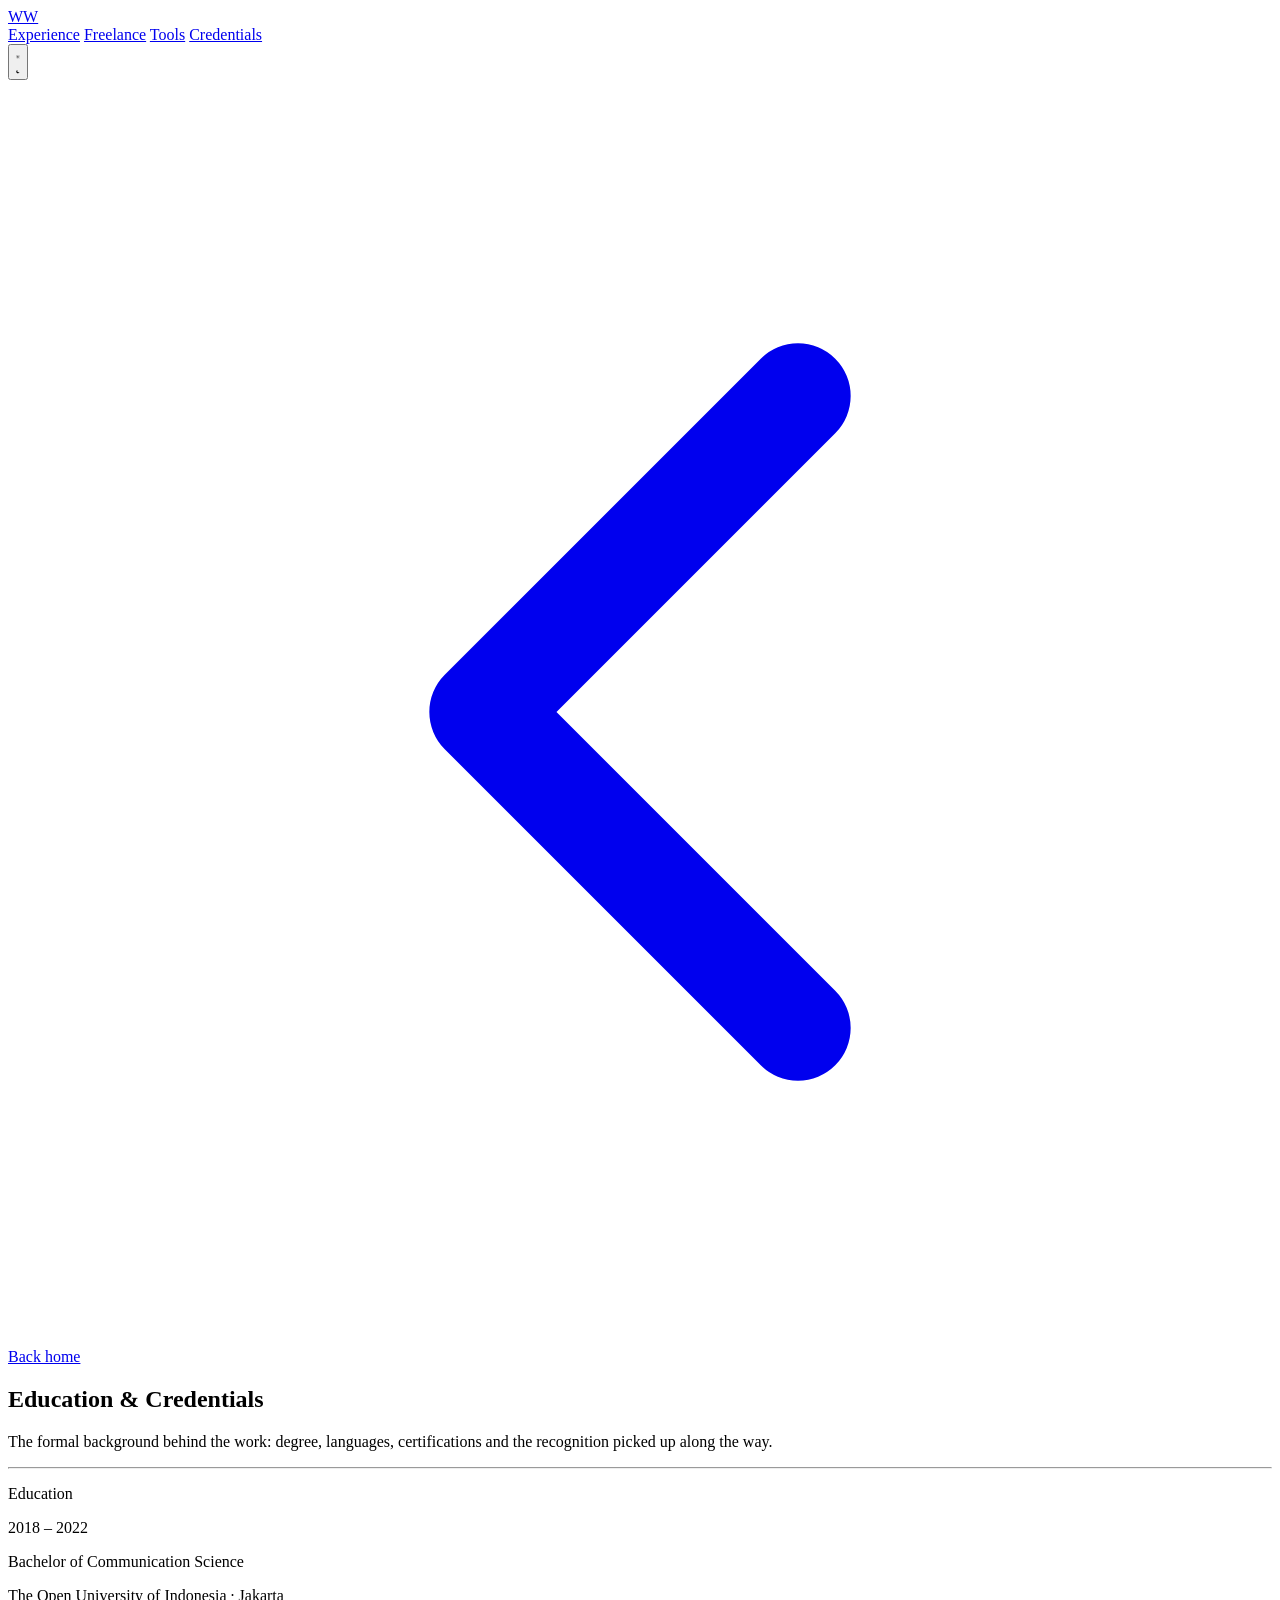
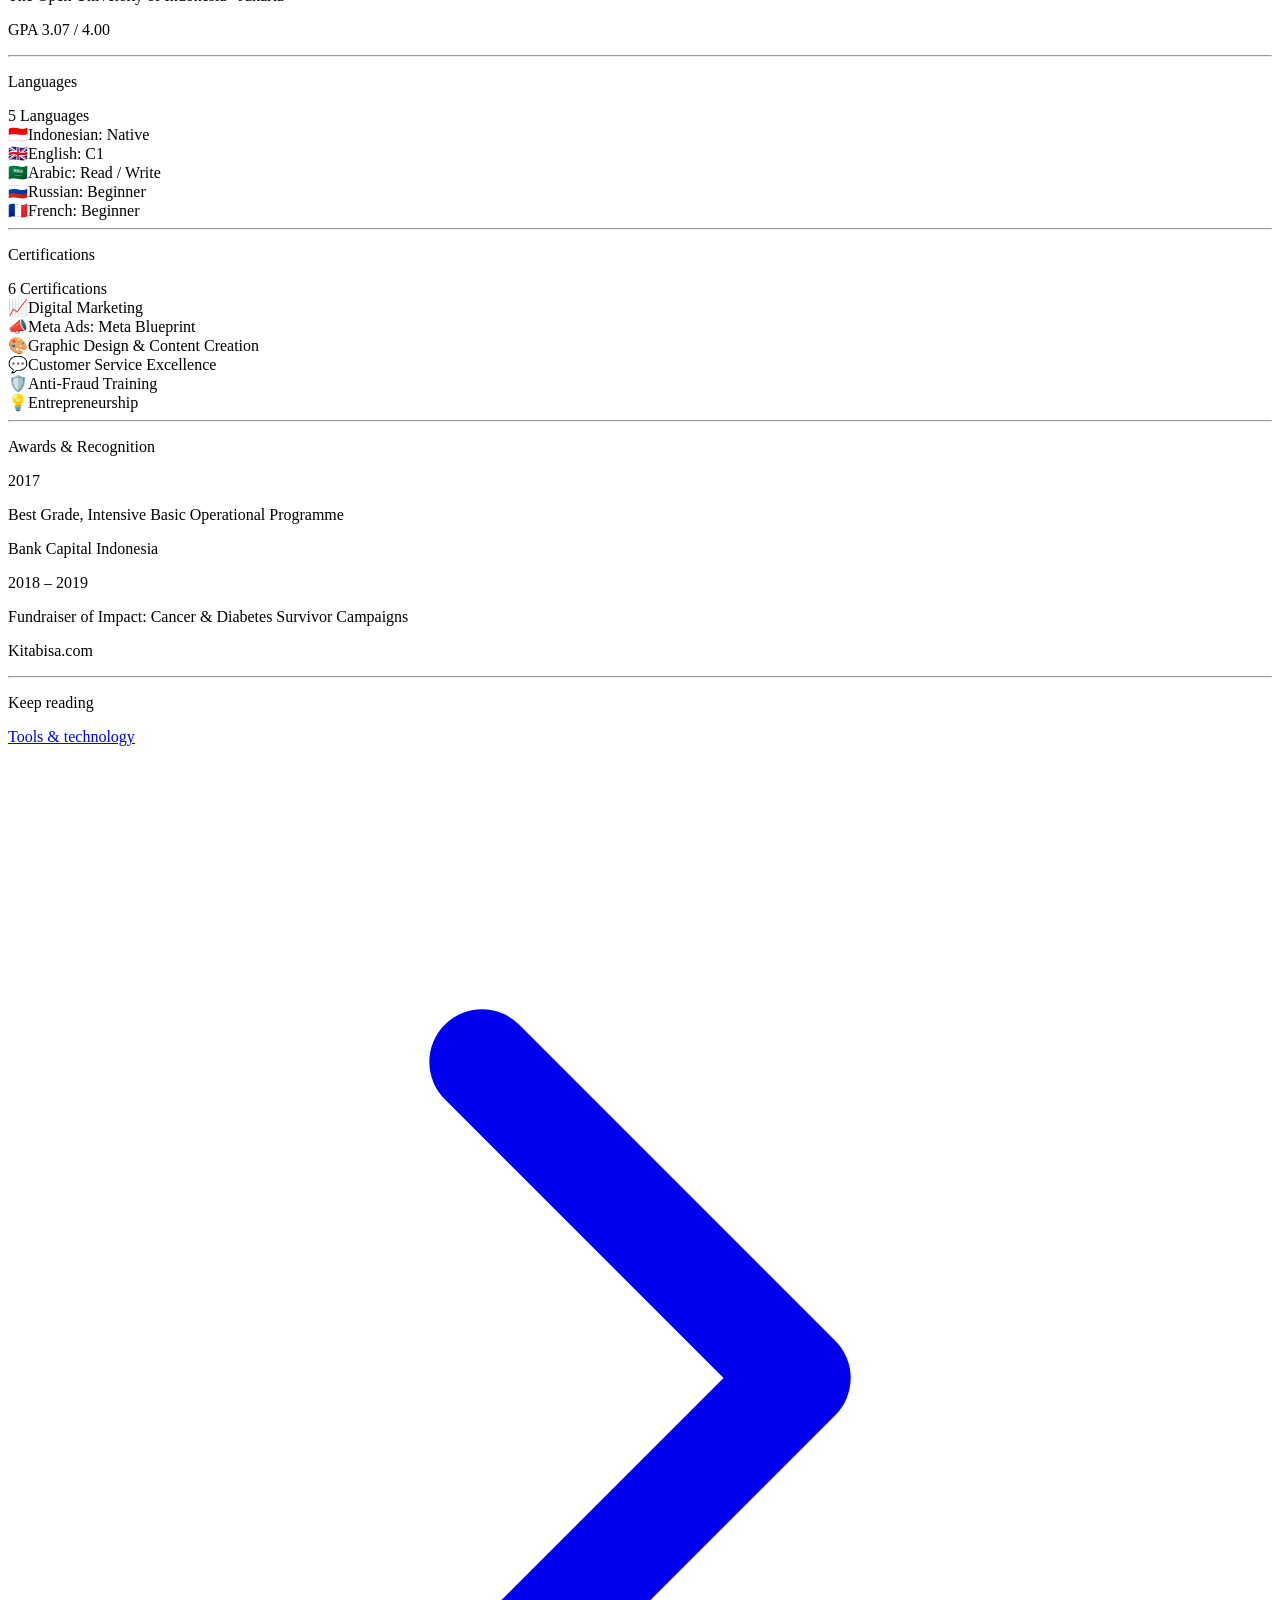
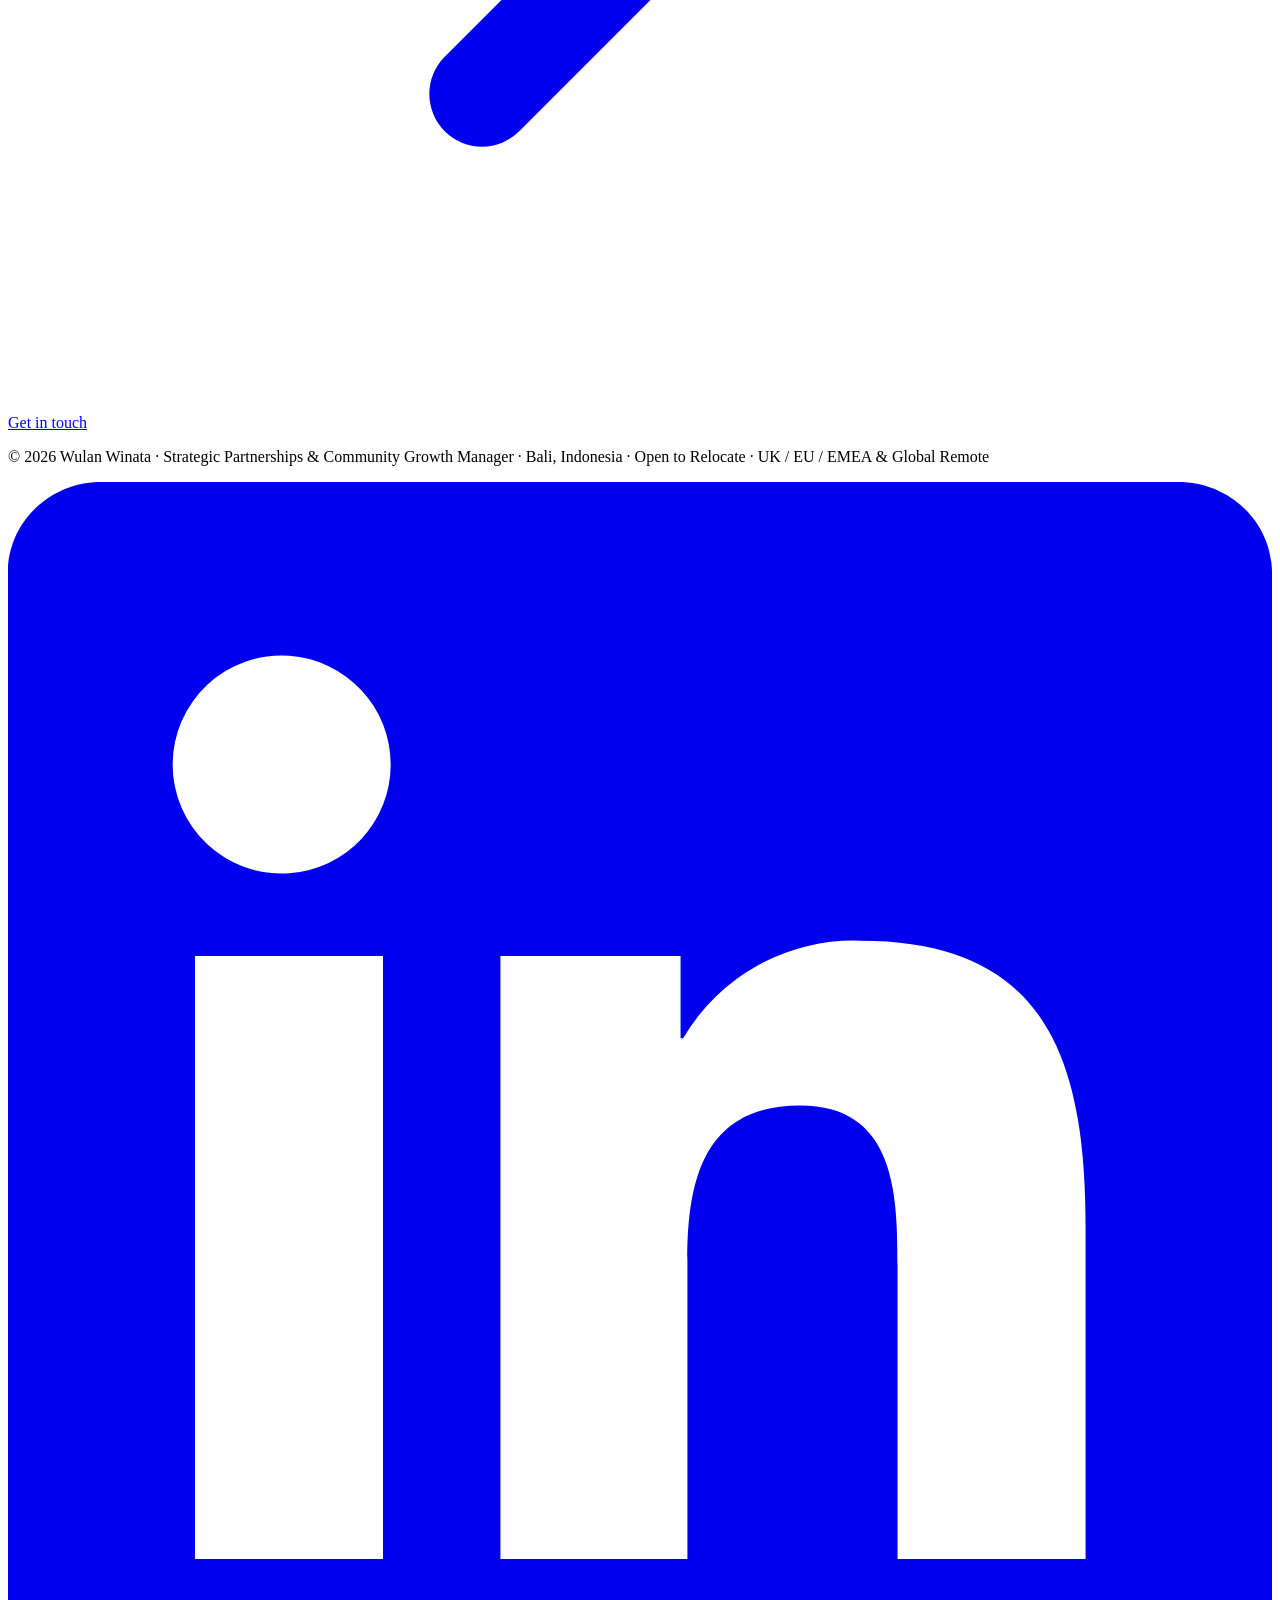
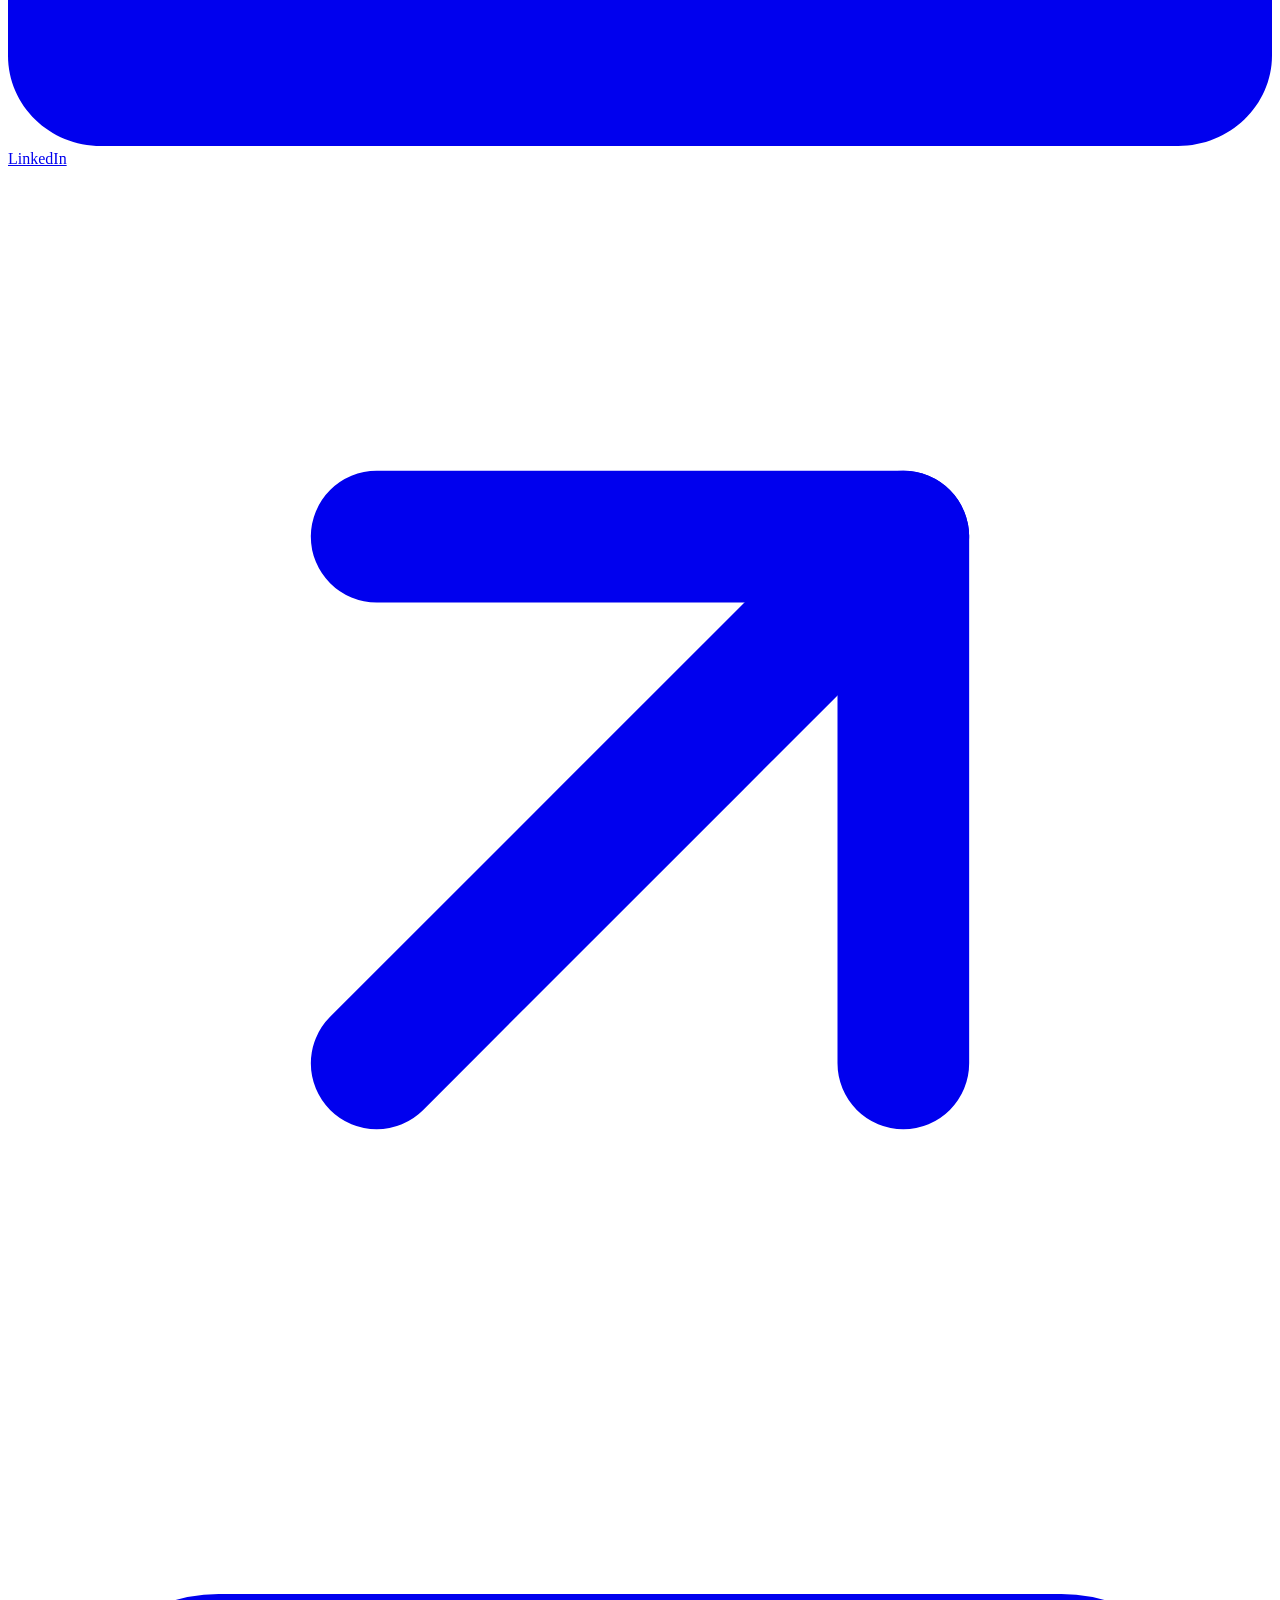
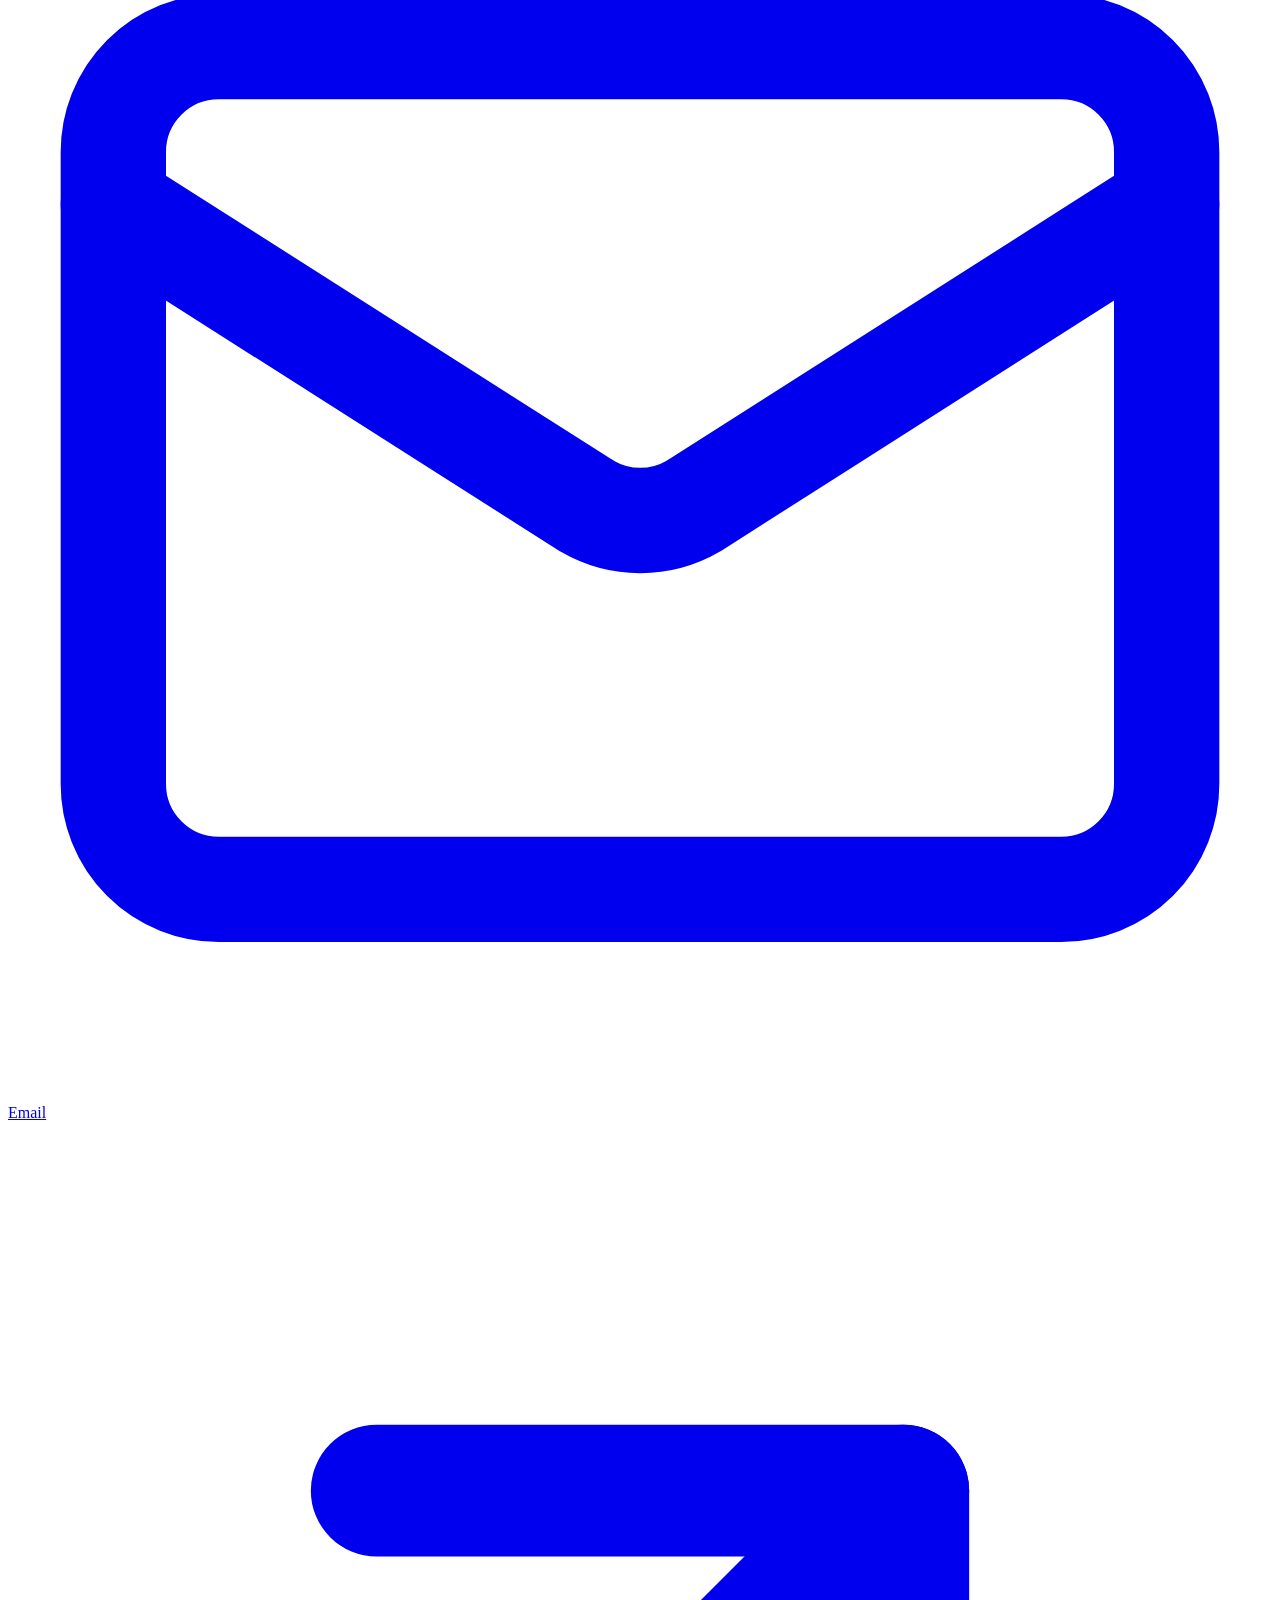
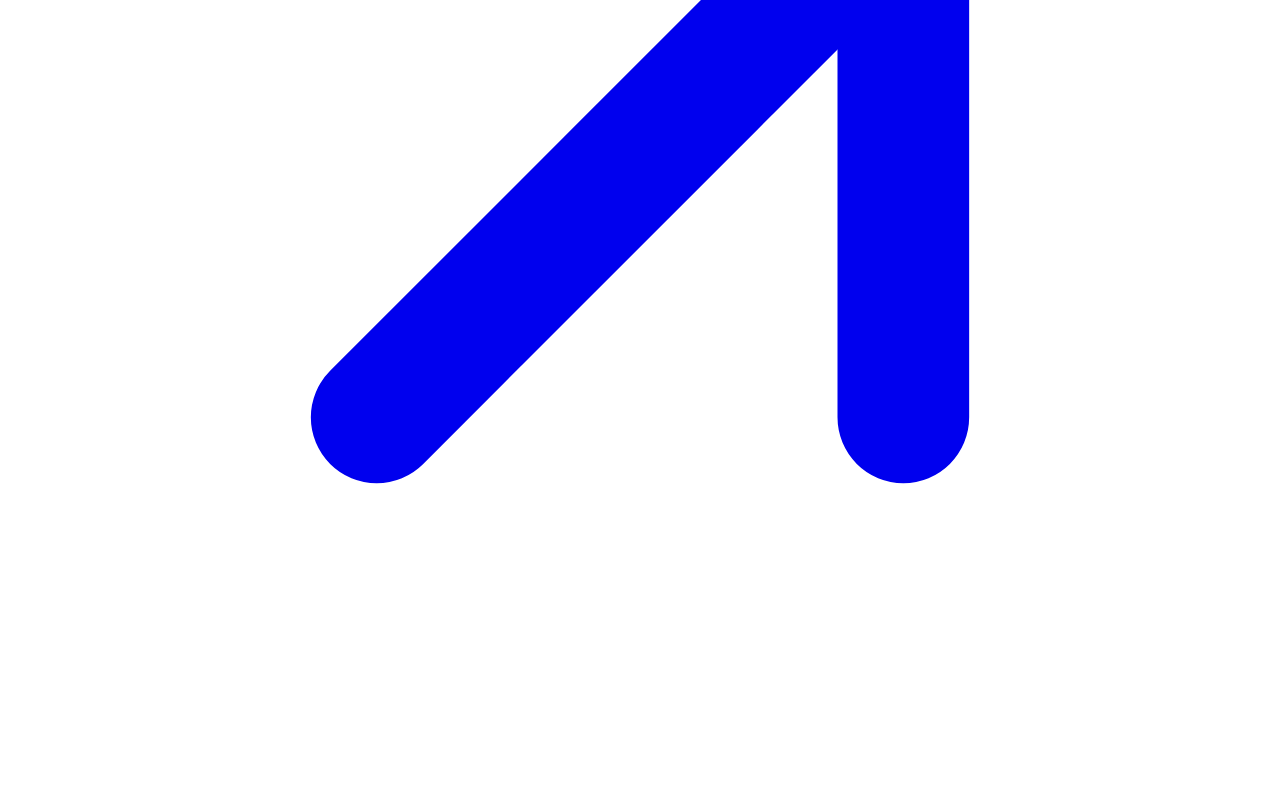
==== credentials.html @ ae325c25 "Add files via upload" ====
<!DOCTYPE html>
<html lang="en">
<head>
<meta charset="utf-8">
<meta name="viewport" content="width=device-width, initial-scale=1">
<title>Credentials  · Wulan Winata</title>
<meta name="description" content="Education, languages, certifications and awards: Bachelor of Communication Science, Meta Blueprint, and recognition from Bank Capital Indonesia and Kitabisa.com.">
<link rel="stylesheet" href="assets/style.css">
<link rel="icon" href="data:image/svg+xml,<svg xmlns='http://www.w3.org/2000/svg' viewBox='0 0 32 32'><text y='25' font-size='24'>🤝</text></svg>">
<script>
  (function () {
    try {
      var stored = localStorage.getItem("theme");
      var dark = stored ? stored === "dark"
        : window.matchMedia("(prefers-color-scheme: dark)").matches;
      if (dark) document.documentElement.classList.add("dark");
    } catch (e) {}
  })();
</script>
</head>
<body>

<header class="site-header">
  <nav>
    <a class="brand" href="index.html">WW</a>
    <div class="nav-right">
      <div class="nav-links">
        <a href="experience.html">Experience</a>
        <a href="freelance.html">Freelance</a>
        <a href="tools.html">Tools</a>
        <a href="credentials.html">Credentials</a>
      </div>
      <div class="nav-divider"></div>
      <button type="button" class="theme-toggle" title="Switch to dark" aria-label="Switch to dark mode">
        <svg class="icon-sun" viewBox="0 0 24 24" fill="none" stroke="currentColor" stroke-width="2" stroke-linecap="round" aria-hidden="true">
          <circle cx="12" cy="12" r="4.2" fill="currentColor" stroke="none"></circle>
          <path d="M12 2.5v2.2M12 19.3v2.2M4.9 4.9l1.55 1.55M17.55 17.55l1.55 1.55M2.5 12h2.2M19.3 12h2.2M4.9 19.1l1.55-1.55M17.55 6.45l1.55-1.55"></path>
        </svg>
        <svg class="icon-moon" viewBox="0 0 24 24" fill="currentColor" aria-hidden="true">
          <path d="M20.5 14.6c-1 .4-2.1.6-3.2.6-5 0-9-4-9-9 0-1.6.4-3.1 1.2-4.4a.75.75 0 0 0-.9-1.1A10.5 10.5 0 1 0 21.6 15.5a.75.75 0 0 0-1.1-.9Z"></path>
        </svg>
      </button>
    </div>
  </nav>
</header>

<main class="wrap">

  <section class="page-head">
    <a class="back-link" href="index.html">
      <svg viewBox="0 0 24 24" fill="none" stroke="currentColor" stroke-width="2" stroke-linecap="round" stroke-linejoin="round" aria-hidden="true"><path d="m15 18-6-6 6-6"/></svg>
      <span>Back home</span>
    </a>
    <h1 class="page-title">Education &amp; Credentials</h1>
    <p class="page-lede">
      The formal background behind the work: degree, languages, certifications and the recognition picked up along
      the way.
    </p>
  </section>

  <hr class="rule">

  <section class="section reveal">
    <div class="section-head">
      <p class="section-title">Education</p>
    </div>
    <div class="cred-list">
      <div class="cred-row">
        <p class="exp-date">2018 – 2022</p>
        <div>
          <p class="cred-title">Bachelor of Communication Science</p>
          <p class="cred-sub">The Open University of Indonesia · Jakarta</p>
          <p class="cred-note">GPA 3.07 / 4.00</p>
        </div>
      </div>
    </div>
  </section>

  <hr class="rule">

  <section class="section reveal">
    <div class="section-head">
      <p class="section-title">Languages</p>
      <span class="eyebrow">5 Languages</span>
    </div>
    <div class="comp-grid">
      <div class="comp"><span class="comp-ico">🇮🇩</span><span class="comp-txt">Indonesian: Native</span></div>
      <div class="comp"><span class="comp-ico">🇬🇧</span><span class="comp-txt">English: C1</span></div>
      <div class="comp"><span class="comp-ico">🇸🇦</span><span class="comp-txt">Arabic: Read / Write</span></div>
      <div class="comp"><span class="comp-ico">🇷🇺</span><span class="comp-txt">Russian: Beginner</span></div>
      <div class="comp"><span class="comp-ico">🇫🇷</span><span class="comp-txt">French: Beginner</span></div>
    </div>
  </section>

  <hr class="rule">

  <section class="section reveal">
    <div class="section-head">
      <p class="section-title">Certifications</p>
      <span class="eyebrow">6 Certifications</span>
    </div>
    <div class="comp-grid">
      <div class="comp"><span class="comp-ico">📈</span><span class="comp-txt">Digital Marketing</span></div>
      <div class="comp"><span class="comp-ico">📣</span><span class="comp-txt">Meta Ads: Meta Blueprint</span></div>
      <div class="comp"><span class="comp-ico">🎨</span><span class="comp-txt">Graphic Design &amp; Content Creation</span></div>
      <div class="comp"><span class="comp-ico">💬</span><span class="comp-txt">Customer Service Excellence</span></div>
      <div class="comp"><span class="comp-ico">🛡️</span><span class="comp-txt">Anti-Fraud Training</span></div>
      <div class="comp"><span class="comp-ico">💡</span><span class="comp-txt">Entrepreneurship</span></div>
    </div>
  </section>

  <hr class="rule">

  <section class="section reveal">
    <div class="section-head">
      <p class="section-title">Awards &amp; Recognition</p>
    </div>
    <div class="cred-list">
      <div class="cred-row">
        <p class="exp-date">2017</p>
        <div>
          <p class="cred-title">Best Grade, Intensive Basic Operational Programme</p>
          <p class="cred-sub">Bank Capital Indonesia</p>
        </div>
      </div>
      <div class="cred-row">
        <p class="exp-date">2018 – 2019</p>
        <div>
          <p class="cred-title">Fundraiser of Impact: Cancer &amp; Diabetes Survivor Campaigns</p>
          <p class="cred-sub">Kitabisa.com</p>
        </div>
      </div>
    </div>
  </section>

  <hr class="rule">

  <section class="section reveal">
    <div class="section-head">
      <p class="section-title">Keep reading</p>
    </div>
    <div class="btn-row">
      <a class="btn" href="tools.html">
        <span>Tools &amp; technology</span>
        <svg viewBox="0 0 24 24" fill="none" stroke="currentColor" stroke-width="2" stroke-linecap="round" stroke-linejoin="round" aria-hidden="true"><path d="m9 18 6-6-6-6"/></svg>
      </a>
      <a class="btn-ghost" href="index.html#contact"><span>Get in touch</span></a>
    </div>
  </section>

</main>

<footer class="site-footer">
  <div class="footer-inner">
    <p class="footer-note">
      © 2026 Wulan Winata · Strategic Partnerships &amp; Community Growth Manager · Bali, Indonesia · Open to Relocate ·
      UK / EU / EMEA &amp; Global Remote
    </p>
  </div>
</footer>

<!-- Floating glass dock -->
<div class="dock" role="navigation" aria-label="Quick contact">
  <a class="dock-btn li" href="https://linkedin.com/in/wulanzein" target="_blank" rel="noopener noreferrer">
    <svg class="dock-glyph" viewBox="0 0 24 24" fill="currentColor" aria-hidden="true"><path d="M20.45 20.45h-3.56v-5.57c0-1.33-.03-3.04-1.85-3.04-1.85 0-2.14 1.45-2.14 2.94v5.67H9.35V9h3.42v1.56h.05a3.75 3.75 0 0 1 3.37-1.85c3.6 0 4.27 2.37 4.27 5.46v6.28ZM5.34 7.43a2.07 2.07 0 1 1 0-4.13 2.07 2.07 0 0 1 0 4.13ZM7.12 20.45H3.55V9h3.57v11.45ZM22.22 0H1.77C.79 0 0 .77 0 1.72v20.56C0 23.23.79 24 1.77 24h20.45c.98 0 1.78-.77 1.78-1.72V1.72C24 .77 23.2 0 22.22 0Z"/></svg>
    <span>LinkedIn</span>
    <svg class="dock-arrow" viewBox="0 0 24 24" fill="none" stroke="currentColor" stroke-width="2.5" stroke-linecap="round" stroke-linejoin="round" aria-hidden="true"><path d="M7 7h10v10"/><path d="M7 17 17 7"/></svg>
  </a>
  <div class="dock-sep"></div>
  <a class="dock-btn em" href="mailto:Wlnwinata.work@gmail.com">
    <svg class="dock-glyph" viewBox="0 0 24 24" fill="none" stroke="currentColor" stroke-width="2" stroke-linecap="round" stroke-linejoin="round" aria-hidden="true"><path d="m22 7-8.991 5.727a2 2 0 0 1-2.009 0L2 7"/><rect x="2" y="4" width="20" height="16" rx="2"/></svg>
    <span>Email</span>
    <svg class="dock-arrow" viewBox="0 0 24 24" fill="none" stroke="currentColor" stroke-width="2.5" stroke-linecap="round" stroke-linejoin="round" aria-hidden="true"><path d="M7 7h10v10"/><path d="M7 17 17 7"/></svg>
  </a>
</div>

<script src="assets/main.js"></script>
</body>
</html>
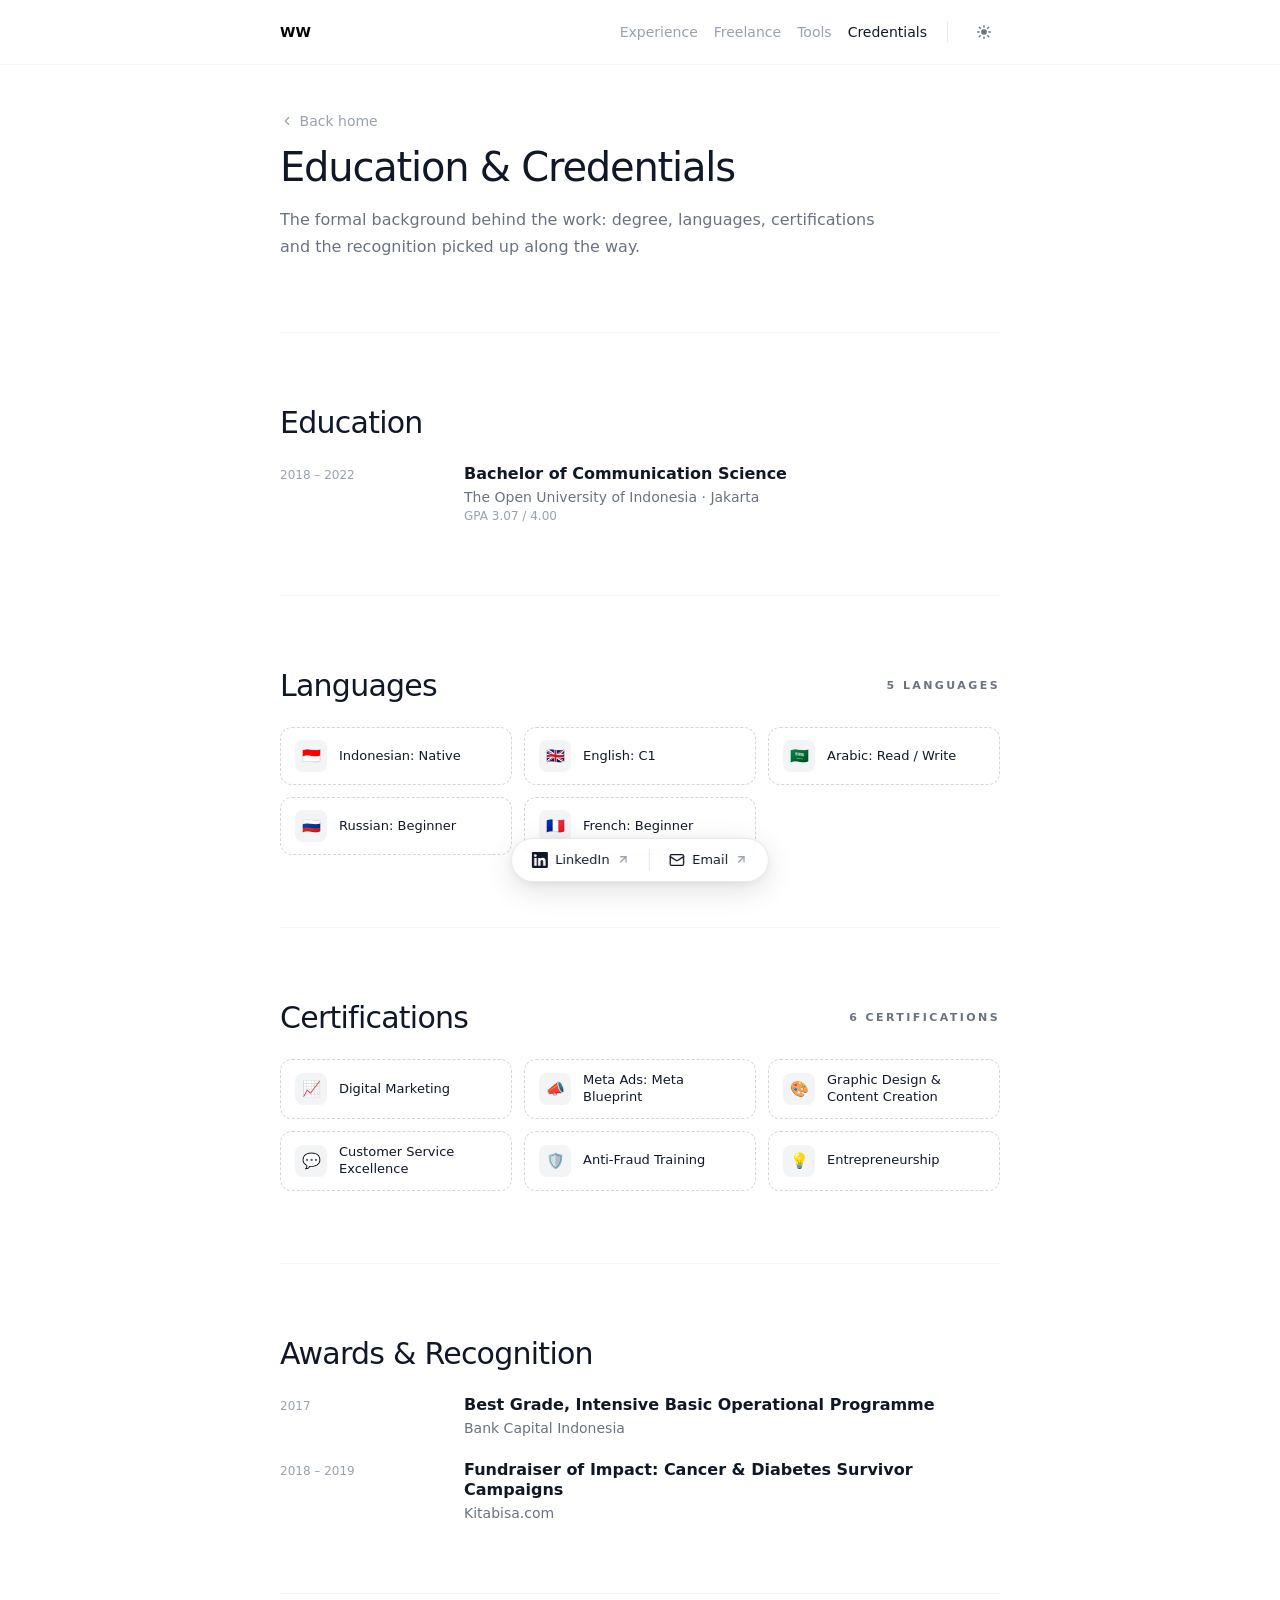
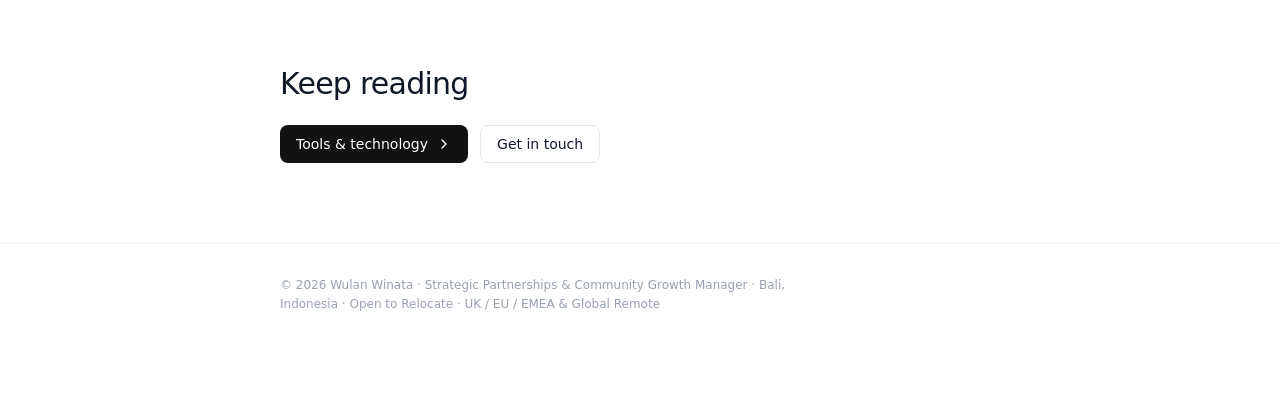
==== commit 50d37660: "Add files via upload" ====
--- a/credentials.html
+++ b/credentials.html
@@ -5,7 +5,7 @@
 <meta name="viewport" content="width=device-width, initial-scale=1">
 <title>Credentials  · Wulan Winata</title>
 <meta name="description" content="Education, languages, certifications and awards: Bachelor of Communication Science, Meta Blueprint, and recognition from Bank Capital Indonesia and Kitabisa.com.">
-<link rel="stylesheet" href="assets/style.css">
+<link rel="stylesheet" href="style.css">
 <link rel="icon" href="data:image/svg+xml,<svg xmlns='http://www.w3.org/2000/svg' viewBox='0 0 32 32'><text y='25' font-size='24'>🤝</text></svg>">
 <script>
   (function () {
@@ -174,6 +174,6 @@
   </a>
 </div>
 
-<script src="assets/main.js"></script>
+<script src="main.js"></script>
 </body>
 </html>
--- a/style.css
+++ b/style.css
@@ -0,0 +1,1189 @@
+/* ============================================================
+   Wulan Winata — Portfolio
+   Design system ported from the renlenon.vercel.app layout.
+   Vanilla CSS, no build step, no external requests.
+   ============================================================ */
+
+/* ---------- Tokens ---------- */
+:root {
+  --ink: #121212;
+
+  --gray-100: #f3f4f6;
+  --gray-200: #e5e7eb;
+  --gray-300: #d1d5dc;
+  --gray-400: #99a1af;
+  --gray-500: #6a7282;
+  --gray-600: #4a5565;
+  --gray-700: #364153;
+  --gray-800: #1e2939;
+  --gray-900: #101828;
+
+  --bg: #ffffff;
+  --surface: #ffffff;
+  --surface-2: var(--gray-100);
+  --text: var(--gray-900);
+  --text-strong: #000000;
+  --text-muted: var(--gray-500);
+  --text-faint: var(--gray-400);
+  --text-mid: var(--gray-700);
+  --border: var(--gray-200);
+  --border-dashed: var(--gray-300);
+  --border-soft: var(--gray-100);
+  --divider: var(--gray-200);
+
+  --header-bg: rgba(255, 255, 255, 0.7);
+  --btn-bg: var(--ink);
+  --btn-fg: #ffffff;
+  --shadow-sm: 0 1px 2px 0 rgb(0 0 0 / 0.05);
+  --shadow-md: 0 4px 6px -1px rgb(0 0 0 / 0.1), 0 2px 4px -2px rgb(0 0 0 / 0.1);
+
+  --accent: #1d9bf0;
+  --content-width: 48rem;
+
+  --dock-bg: rgba(255, 255, 255, 0.62);
+  --dock-border: rgba(0, 0, 0, 0.09);
+  --dock-shadow: 0 8px 30px rgb(0 0 0 / 0.12), 0 2px 8px rgb(0 0 0 / 0.06);
+  --dock-hover: rgba(0, 0, 0, 0.05);
+}
+
+html.dark {
+  --bg: var(--ink);
+  --surface: var(--ink);
+  --surface-2: #1c1c1c;
+  --text: #ffffff;
+  --text-strong: #ffffff;
+  --text-muted: var(--gray-400);
+  --text-faint: var(--gray-500);
+  --text-mid: var(--gray-300);
+  --border: var(--gray-700);
+  --border-dashed: var(--gray-700);
+  --border-soft: var(--gray-800);
+  --divider: var(--gray-700);
+
+  --header-bg: rgba(18, 18, 18, 0.8);
+  --btn-bg: #ffffff;
+  --btn-fg: #000000;
+  --shadow-sm: 0 1px 2px 0 rgb(0 0 0 / 0.4);
+  --shadow-md: 0 4px 6px -1px rgb(0 0 0 / 0.5), 0 2px 4px -2px rgb(0 0 0 / 0.5);
+
+  --dock-bg: rgba(30, 30, 30, 0.6);
+  --dock-border: rgba(255, 255, 255, 0.13);
+  --dock-shadow: 0 8px 30px rgb(0 0 0 / 0.5), 0 2px 8px rgb(0 0 0 / 0.35);
+  --dock-hover: rgba(255, 255, 255, 0.09);
+}
+
+/* ---------- Base ---------- */
+*,
+*::before,
+*::after { box-sizing: border-box; }
+
+html { -webkit-text-size-adjust: 100%; scroll-behavior: smooth; }
+
+body {
+  margin: 0;
+  font-family: -apple-system, system-ui, "Segoe UI", Roboto, "Helvetica Neue", Arial, sans-serif;
+  background: var(--bg);
+  color: var(--text);
+  -webkit-font-smoothing: antialiased;
+  transition: background-color .3s ease, color .3s ease;
+}
+
+img { max-width: 100%; display: block; }
+a { color: inherit; text-decoration: none; }
+h1, h2, h3, h4, p { margin: 0; }
+button { font: inherit; cursor: pointer; border: 0; background: none; color: inherit; }
+
+::selection { background: var(--text); color: var(--bg); }
+
+/* ---------- Layout ---------- */
+.wrap {
+  max-width: var(--content-width);
+  width: 100%;
+  margin-inline: auto;
+  padding-inline: 1rem;
+}
+@media (min-width: 640px) { .wrap { padding-inline: 1.5rem; } }
+
+main.wrap {
+  display: flex;
+  flex-direction: column;
+  gap: 3.5rem;
+  padding-bottom: 4rem;
+}
+@media (min-width: 640px) { main.wrap { gap: 4.5rem; } }
+
+/* ---------- Header ---------- */
+.site-header {
+  position: sticky;
+  top: 0;
+  z-index: 40;
+  background: var(--header-bg);
+  backdrop-filter: blur(20px);
+  -webkit-backdrop-filter: blur(20px);
+  border-bottom: 1px solid var(--border-soft);
+}
+.site-header nav {
+  max-width: var(--content-width);
+  width: 100%;
+  margin-inline: auto;
+  padding: .75rem 1rem;
+  display: flex;
+  align-items: center;
+  justify-content: space-between;
+  gap: 1rem;
+}
+@media (min-width: 640px) { .site-header nav { padding: 1rem 1.5rem; } }
+
+.brand {
+  font-size: .875rem;
+  font-weight: 700;
+  color: var(--text-strong);
+  transition: color .2s;
+}
+.nav-right { display: flex; align-items: center; gap: .75rem; }
+@media (min-width: 640px) { .nav-right { gap: 1.25rem; } }
+
+.nav-links { display: flex; align-items: center; gap: .75rem; }
+@media (min-width: 640px) { .nav-links { gap: 1rem; } }
+
+.nav-links a {
+  font-size: .75rem;
+  white-space: nowrap;
+  color: var(--text-faint);
+  transition: color .2s;
+}
+@media (min-width: 640px) { .nav-links a { font-size: .875rem; } }
+.nav-links a:hover { color: var(--text); }
+.nav-links a[aria-current="page"] { color: var(--text); }
+
+.nav-divider { width: 1px; height: 1.25rem; background: var(--divider); }
+
+/* theme toggle */
+.theme-toggle {
+  position: relative;
+  width: 2rem;
+  height: 2rem;
+  display: flex;
+  align-items: center;
+  justify-content: center;
+  color: var(--text-muted);
+  transition: color .2s;
+}
+.theme-toggle:hover { color: var(--text); }
+.theme-toggle svg {
+  position: absolute;
+  width: 1rem;
+  height: 1rem;
+  transition: all .5s;
+}
+.theme-toggle .icon-sun { opacity: 1; transform: rotate(0) scale(1); }
+.theme-toggle .icon-moon { opacity: 0; transform: rotate(-90deg) scale(.5); }
+html.dark .theme-toggle .icon-sun { opacity: 0; transform: rotate(90deg) scale(.5); }
+html.dark .theme-toggle .icon-moon { opacity: 1; transform: rotate(0) scale(1); }
+
+/* ---------- Section headings ---------- */
+.section { width: 100%; }
+.section-head {
+  display: flex;
+  align-items: center;
+  justify-content: space-between;
+  gap: 1rem;
+  margin-bottom: 1.5rem;
+}
+.section-title {
+  font-size: 1.5rem;
+  font-weight: 300;
+  letter-spacing: -.025em;
+  color: var(--text);
+}
+@media (min-width: 640px) { .section-title { font-size: 1.875rem; } }
+
+.link-more {
+  display: inline-flex;
+  align-items: center;
+  gap: .25rem;
+  font-size: .875rem;
+  color: var(--text-faint);
+  transition: color .2s;
+  white-space: nowrap;
+}
+.link-more:hover { color: var(--text); }
+.link-more svg { width: .875rem; height: .875rem; transition: transform .2s; }
+.link-more:hover svg { transform: translateX(4px); }
+
+.eyebrow {
+  font-size: .6875rem;
+  font-weight: 700;
+  text-transform: uppercase;
+  letter-spacing: .22em;
+  color: var(--text-muted);
+}
+
+/* ---------- Hero ---------- */
+.hero { padding: 1.5rem 0 2rem; }
+@media (min-width: 640px) { .hero { padding: 4rem 0 2rem; } }
+
+.hero-inner { display: flex; flex-direction: column; gap: 1.5rem; }
+@media (min-width: 640px) { .hero-inner { gap: 2.5rem; } }
+
+.hero-id {
+  display: flex;
+  align-items: center;
+  gap: 1rem;
+  margin-bottom: 1rem;
+}
+@media (min-width: 640px) { .hero-id { gap: 1.5rem; } }
+
+.avatar {
+  position: relative;
+  height: 8rem;
+  width: 8rem;
+  flex-shrink: 0;
+  border-radius: 9999px;
+  border: 2px solid var(--border);
+  background: var(--surface);
+  box-shadow: var(--shadow-sm);
+  overflow: hidden;
+  display: grid;
+  place-items: center;
+  cursor: pointer;
+}
+@media (min-width: 640px) { .avatar { height: 10rem; width: 10rem; } }
+html.dark .avatar { border-color: var(--gray-500); }
+
+.avatar-mono {
+  font-size: 2.75rem;
+  font-weight: 300;
+  letter-spacing: .06em;
+  color: var(--text);
+  background: linear-gradient(140deg, var(--surface-2), var(--surface));
+  width: 100%; height: 100%;
+  display: grid; place-items: center;
+  transition: transform .5s ease, opacity .4s ease;
+}
+@media (min-width: 640px) { .avatar-mono { font-size: 3.25rem; } }
+
+.avatar-alt {
+  position: absolute;
+  inset: 0;
+  display: grid;
+  place-items: center;
+  gap: .15rem;
+  opacity: 0;
+  transition: opacity .4s ease;
+  background: linear-gradient(140deg, #1d9bf0 0%, #7c5cff 55%, #ff7ac6 100%);
+  color: #fff;
+  text-align: center;
+  padding: .5rem;
+}
+.avatar-alt span:first-child { font-size: 1.6rem; }
+.avatar-alt span:last-child {
+  font-size: .5rem; font-weight: 700; letter-spacing: .18em; text-transform: uppercase;
+}
+.avatar:hover .avatar-alt, .avatar:focus-visible .avatar-alt { opacity: 1; }
+.avatar:hover .avatar-mono { transform: scale(1.06); }
+
+.hero-name {
+  display: flex;
+  align-items: center;
+  gap: .5rem;
+  font-size: 1.5rem;
+  font-weight: 400;
+  letter-spacing: -.02em;
+  color: var(--text);
+  margin-bottom: .6rem;
+}
+@media (min-width: 640px) { .hero-name { font-size: 1.75rem; } }
+.verified { width: 1.1rem; height: 1.1rem; flex-shrink: 0; }
+.hero-alias {
+  font-size: .8125rem;
+  font-weight: 500;
+  letter-spacing: .04em;
+  color: var(--text-muted);
+  align-self: center;
+  white-space: nowrap;
+}
+@media (min-width: 640px) { .hero-alias { font-size: .875rem; } }
+
+.social-row { display: flex; align-items: flex-start; gap: .75rem; }
+.social-row a {
+  opacity: .7;
+  color: var(--text-mid);
+  transition: opacity .2s, transform .2s, color .2s;
+  display: inline-flex;
+}
+.social-row a:hover { opacity: 1; transform: translateY(-2px); }
+.social-row a:hover.s-linkedin { color: #0a66c2; }
+.social-row a:hover.s-mail { color: #ea4335; }
+.social-row a:hover.s-wa { color: #25d366; }
+.social-row svg { width: 1.25rem; height: 1.25rem; }
+
+.hero-copy { display: flex; flex-direction: column; gap: 1.25rem; }
+@media (min-width: 640px) { .hero-copy { gap: 1.5rem; } }
+
+.hero-title {
+  max-width: 100%;
+  font-size: 1.7rem;
+  font-weight: 400;
+  letter-spacing: -.025em;
+  line-height: 1.15;
+  color: var(--text);
+}
+@media (min-width: 640px) { .hero-title { font-size: 2.05rem; } }
+@media (min-width: 768px) { .hero-title { font-size: 2.15rem; } }
+.hero-title span {
+  font-size: .95em;
+  font-weight: 300;
+  color: var(--text-muted);
+}
+
+.hero-lede {
+  font-size: 1rem;
+  font-weight: 300;
+  line-height: 1.75;
+  color: var(--text-muted);
+}
+@media (min-width: 640px) { .hero-lede { font-size: 1.125rem; line-height: 2; } }
+
+/* inline dashed chips inside prose */
+.chip-inline {
+  background: var(--surface);
+  margin-left: .25rem;
+  display: inline-flex;
+  align-items: center;
+  gap: .375rem;
+  border-radius: .375rem;
+  border: 1px dashed var(--border-dashed);
+  padding: .25rem .5rem;
+  font-size: .75rem;
+  line-height: 1.2;
+  color: var(--text-mid);
+  vertical-align: middle;
+  white-space: nowrap;
+}
+@media (min-width: 640px) { .chip-inline { padding: .25rem .625rem; font-size: .875rem; } }
+html.dark .chip-inline { color: var(--gray-200); }
+.chip-inline svg { width: .9em; height: .9em; }
+
+/* ---------- Buttons ---------- */
+.btn {
+  display: inline-flex;
+  align-items: center;
+  gap: .5rem;
+  width: fit-content;
+  border-radius: .5rem;
+  background: var(--btn-bg);
+  color: var(--btn-fg);
+  padding: .625rem 1rem;
+  font-size: .875rem;
+  font-weight: 500;
+  transition: transform .2s;
+}
+.btn:hover { transform: scale(1.03); }
+.btn svg { width: 1rem; height: 1rem; transition: transform .2s; }
+.btn:hover svg { transform: translateX(4px); }
+
+.btn-ghost {
+  display: inline-flex;
+  align-items: center;
+  gap: .5rem;
+  width: fit-content;
+  border-radius: .5rem;
+  border: 1px solid var(--border);
+  padding: .625rem 1rem;
+  font-size: .875rem;
+  font-weight: 500;
+  color: var(--text);
+  background: var(--surface);
+  transition: transform .2s, border-color .2s;
+}
+.btn-ghost:hover { transform: scale(1.03); border-color: var(--text-faint); }
+.btn-ghost svg { width: 1rem; height: 1rem; }
+
+.btn-row { display: flex; flex-wrap: wrap; gap: .75rem; }
+
+/* ---------- Stats ---------- */
+.stats {
+  display: grid;
+  grid-template-columns: repeat(2, minmax(0, 1fr));
+  gap: .75rem;
+}
+@media (min-width: 640px) { .stats { grid-template-columns: repeat(4, minmax(0, 1fr)); gap: 1rem; } }
+
+.stat {
+  border: 1px dashed var(--border-dashed);
+  border-radius: .75rem;
+  background: var(--surface);
+  padding: 1rem;
+  transition: transform .25s, border-color .25s, box-shadow .25s;
+}
+.stat:hover { transform: translateY(-3px); box-shadow: var(--shadow-md); }
+.stat-num {
+  font-size: 1.5rem;
+  font-weight: 300;
+  letter-spacing: -.03em;
+  color: var(--text);
+}
+@media (min-width: 640px) { .stat-num { font-size: 1.75rem; } }
+.stat-label {
+  margin-top: .35rem;
+  font-size: .625rem;
+  font-weight: 700;
+  letter-spacing: .16em;
+  text-transform: uppercase;
+  color: var(--text-faint);
+  line-height: 1.5;
+}
+
+/* ---------- Featured card ---------- */
+.featured {
+  width: 100%;
+  overflow: hidden;
+  border-radius: .75rem;
+  border: 1px dashed var(--border-dashed);
+  background: var(--surface);
+  box-shadow: var(--shadow-sm);
+}
+.featured-grid { display: grid; gap: 0; }
+@media (min-width: 640px) {
+  .featured-grid { grid-template-columns: 300px 1fr; align-items: stretch; }
+}
+.featured-visual {
+  position: relative;
+  min-height: 10rem;
+  background: linear-gradient(150deg, #0f172a 0%, #1d3b6e 45%, #1d9bf0 100%);
+  overflow: hidden;
+  display: grid;
+  place-items: center;
+  padding: 1.25rem;
+}
+.featured-visual::after {
+  content: "";
+  position: absolute;
+  inset: 0;
+  background-image:
+    radial-gradient(circle at 20% 25%, rgba(255,255,255,.35) 0 1.5px, transparent 2px),
+    radial-gradient(circle at 70% 60%, rgba(255,255,255,.25) 0 1.5px, transparent 2px),
+    radial-gradient(circle at 40% 80%, rgba(255,255,255,.2) 0 1.5px, transparent 2px);
+  background-size: 90px 90px, 130px 130px, 70px 70px;
+  opacity: .8;
+}
+.featured-visual-inner {
+  position: relative;
+  z-index: 1;
+  text-align: center;
+  color: #fff;
+}
+.featured-visual-num {
+  font-size: 2.5rem;
+  font-weight: 200;
+  letter-spacing: -.04em;
+  line-height: 1;
+}
+.featured-visual-cap {
+  margin-top: .5rem;
+  font-size: .625rem;
+  font-weight: 700;
+  letter-spacing: .2em;
+  text-transform: uppercase;
+  opacity: .85;
+}
+
+.featured-body {
+  display: flex;
+  flex-direction: column;
+  justify-content: center;
+  gap: .75rem;
+  padding: 1.25rem;
+}
+@media (min-width: 640px) { .featured-body { padding: 1.5rem; } }
+.featured-title {
+  font-size: 1.25rem;
+  font-weight: 300;
+  letter-spacing: -.025em;
+  color: var(--text);
+}
+@media (min-width: 640px) { .featured-title { font-size: 1.5rem; } }
+.featured-desc { font-size: .875rem; line-height: 1.6; color: var(--text-muted); }
+
+/* ---------- Pills ---------- */
+.pill-row { display: flex; flex-wrap: wrap; gap: .5rem; }
+.pill {
+  display: inline-flex;
+  align-items: center;
+  border-radius: 9999px;
+  border: 1px solid var(--border);
+  padding: .25rem .625rem;
+  font-size: .6875rem;
+  font-weight: 500;
+  color: var(--text-muted);
+}
+html.dark .pill { color: var(--gray-300); }
+
+.pill-lg {
+  display: inline-flex;
+  align-items: center;
+  border-radius: 9999px;
+  border: 1px solid var(--border);
+  background: var(--surface);
+  padding: .25rem .75rem;
+  font-size: .75rem;
+  font-weight: 500;
+  color: var(--text-mid);
+}
+html.dark .pill-lg { color: var(--gray-200); }
+
+/* ---------- Experience list ---------- */
+.exp-list { display: flex; flex-direction: column; gap: 1.75rem; }
+@media (min-width: 640px) { .exp-list { gap: 2rem; } }
+
+.exp-row { display: block; }
+@media (min-width: 640px) {
+  .exp-row { display: grid; grid-template-columns: 160px 1fr; gap: 1.5rem; }
+}
+.exp-date {
+  font-size: .75rem;
+  font-weight: 500;
+  color: var(--text-faint);
+  white-space: nowrap;
+  margin-bottom: .25rem;
+}
+@media (min-width: 640px) { .exp-date { margin-bottom: 0; padding-top: .25rem; } }
+.exp-role {
+  font-size: 1rem;
+  font-weight: 600;
+  color: var(--text);
+  line-height: 1.25;
+}
+@media (min-width: 640px) { .exp-role { font-size: 1.0625rem; } }
+.exp-org { margin-top: .25rem; font-size: .875rem; font-weight: 500; color: var(--text-mid); }
+.exp-place { margin-top: .125rem; font-size: .875rem; color: var(--text-muted); }
+
+.exp-points {
+  margin: .75rem 0 0;
+  padding-left: 1.05rem;
+  display: flex;
+  flex-direction: column;
+  gap: .5rem;
+  font-size: .875rem;
+  line-height: 1.6;
+  color: var(--text-muted);
+}
+.exp-points li::marker { color: var(--text-faint); }
+
+/* ---------- Card grid (projects / freelance) ---------- */
+.card-grid {
+  display: grid;
+  grid-template-columns: 1fr;
+  gap: 1.25rem;
+}
+@media (min-width: 640px) {
+  .card-grid { grid-template-columns: repeat(2, minmax(0, 1fr)); gap: 1.5rem; }
+}
+
+.card {
+  position: relative;
+  display: flex;
+  height: 100%;
+  flex-direction: column;
+  gap: .5rem;
+  background: var(--surface);
+  border: 1px dashed var(--border-dashed);
+  padding: .5rem;
+  border-radius: .75rem;
+  width: 100%;
+  transition: transform .25s ease, box-shadow .25s ease;
+}
+.card:hover { transform: translateY(-3px); box-shadow: var(--shadow-md); }
+
+.card-thumb {
+  display: block;
+  height: 8rem;
+  border-radius: .5rem;
+  border: 1px solid var(--border);
+  overflow: hidden;
+  position: relative;
+  display: grid;
+  place-items: center;
+  color: #fff;
+  text-align: center;
+  padding: .75rem;
+}
+.card-thumb-label {
+  position: relative;
+  z-index: 1;
+  font-size: .625rem;
+  font-weight: 700;
+  letter-spacing: .2em;
+  text-transform: uppercase;
+  opacity: .9;
+}
+.card-thumb-mono {
+  position: relative;
+  z-index: 1;
+  font-size: 1.6rem;
+  font-weight: 300;
+  letter-spacing: -.02em;
+  line-height: 1.1;
+}
+.card-thumb::after {
+  content: "";
+  position: absolute;
+  inset: 0;
+  background-image: linear-gradient(rgba(255,255,255,.08) 1px, transparent 1px),
+                    linear-gradient(90deg, rgba(255,255,255,.08) 1px, transparent 1px);
+  background-size: 22px 22px;
+}
+
+.g1 { background: linear-gradient(140deg, #0f172a, #2563eb); }
+.g2 { background: linear-gradient(140deg, #3b0764, #a21caf); }
+.g3 { background: linear-gradient(140deg, #052e16, #16a34a); }
+.g4 { background: linear-gradient(140deg, #431407, #ea580c); }
+.g5 { background: linear-gradient(140deg, #0c4a6e, #06b6d4); }
+.g6 { background: linear-gradient(140deg, #4c0519, #e11d48); }
+.g7 { background: linear-gradient(140deg, #1e1b4b, #6366f1); }
+.g8 { background: linear-gradient(140deg, #422006, #ca8a04); }
+
+.card-body {
+  display: flex;
+  flex: 1 1 auto;
+  flex-direction: column;
+  padding-inline: .5rem;
+  margin-top: .75rem;
+  padding-bottom: .35rem;
+}
+.card-title {
+  font-size: 1.125rem;
+  font-weight: 600;
+  letter-spacing: -.02em;
+  color: var(--text);
+  line-height: 1.15;
+}
+.card-role { margin-top: .25rem; font-size: .75rem; font-weight: 600; color: var(--text-mid); }
+.card-desc { margin-top: .25rem; font-size: .875rem; line-height: 1.5; color: var(--text-muted); }
+.card-meta {
+  margin-top: .75rem;
+  display: flex;
+  flex-wrap: wrap;
+  align-items: center;
+  gap: .5rem;
+}
+.badge-progress {
+  display: inline-flex;
+  align-items: center;
+  gap: .3rem;
+  border-radius: 9999px;
+  background: var(--surface-2);
+  padding: .15rem .5rem;
+  font-size: .5625rem;
+  font-weight: 700;
+  letter-spacing: .12em;
+  text-transform: uppercase;
+  color: var(--text-muted);
+}
+.badge-progress::before {
+  content: "";
+  width: .35rem; height: .35rem;
+  border-radius: 9999px;
+  background: #22c55e;
+}
+.card-link {
+  margin-top: auto;
+  padding-top: .75rem;
+  display: inline-flex;
+  align-items: center;
+  gap: .35rem;
+  font-size: .6875rem;
+  font-weight: 700;
+  letter-spacing: .12em;
+  text-transform: uppercase;
+  color: var(--text-faint);
+  transition: color .2s;
+}
+.card-link:hover { color: var(--text); }
+.card-link svg { width: .75rem; height: .75rem; transition: transform .2s; }
+.card-link:hover svg { transform: translate(2px, -2px); }
+
+/* ---------- Technologies marquee ---------- */
+.tech-wrap {
+  position: relative;
+  display: flex;
+  flex-direction: column;
+  gap: 1.25rem;
+  -webkit-mask-image: linear-gradient(to right, transparent, black 3rem, black calc(100% - 3rem), transparent);
+  mask-image: linear-gradient(to right, transparent, black 3rem, black calc(100% - 3rem), transparent);
+}
+.tech-lane { overflow: hidden; }
+.tech-track {
+  display: flex;
+  width: max-content;
+  gap: .625rem;
+  padding-right: .5rem;
+  animation: marquee 46s linear infinite;
+}
+@media (min-width: 640px) { .tech-track { gap: .875rem; padding-right: .75rem; } }
+.tech-track.reverse { animation-direction: reverse; }
+/* the single all-in-one lane carries every tool, so give it a slower sweep */
+.tech-track.all { animation-duration: 95s; }
+.tech-lane:hover .tech-track { animation-play-state: paused; }
+
+@keyframes marquee {
+  from { transform: translateX(0); }
+  to { transform: translateX(-50%); }
+}
+@media (prefers-reduced-motion: reduce) {
+  .tech-track { animation: none; }
+  .tech-lane { overflow-x: auto; }
+}
+
+.tech-chip {
+  background: var(--surface);
+  flex-shrink: 0;
+  display: inline-flex;
+  align-items: center;
+  gap: .5rem;
+  border-radius: .5rem;
+  border: 1px dashed var(--border-dashed);
+  padding: .4375rem .875rem;
+  font-size: .95rem;
+  line-height: 1;
+  color: var(--text-mid);
+  box-shadow: var(--shadow-sm);
+  transition: transform .2s, box-shadow .2s, border-color .2s;
+  white-space: nowrap;
+}
+html.dark .tech-chip { color: var(--gray-200); background: #1a1a1a; }
+.tech-chip:hover { transform: translateY(-2px); box-shadow: var(--shadow-md); }
+.tech-dot {
+  width: .5rem; height: .5rem;
+  border-radius: 9999px;
+  flex-shrink: 0;
+}
+
+/* grouped view */
+.tech-groups { display: flex; flex-direction: column; gap: 1.75rem; }
+.tech-group-title {
+  font-size: .625rem;
+  font-weight: 700;
+  letter-spacing: .2em;
+  text-transform: uppercase;
+  color: var(--text-faint);
+  margin-bottom: .75rem;
+}
+.tech-group-items { display: flex; flex-wrap: wrap; gap: .625rem; }
+
+.icon-btn {
+  width: 2.25rem; height: 2.25rem;
+  display: inline-flex; align-items: center; justify-content: center;
+  color: var(--text-faint);
+  transition: color .2s;
+  border-radius: .5rem;
+}
+.icon-btn:hover { color: var(--text); }
+.icon-btn svg { width: 1rem; height: 1rem; }
+
+/* ---------- Two column split (about / outside / contact) ---------- */
+.split {
+  display: grid;
+  gap: 1.5rem;
+}
+@media (min-width: 1024px) {
+  .split { grid-template-columns: 1.05fr .95fr; align-items: flex-start; }
+  .split.center { align-items: center; }
+}
+.prose {
+  font-size: .875rem;
+  line-height: 1.7;
+  color: var(--text-muted);
+  max-width: 36rem;
+}
+@media (min-width: 640px) { .prose { font-size: 1rem; } }
+.prose + .prose { margin-top: .875rem; }
+
+.inline-link {
+  color: var(--text);
+  text-decoration: underline;
+  text-decoration-color: var(--border-dashed);
+  text-underline-offset: 3px;
+  transition: text-decoration-color .2s;
+}
+.inline-link:hover { text-decoration-color: var(--text); }
+
+/* fact cards */
+.facts { display: flex; flex-direction: column; gap: .75rem; }
+.fact {
+  border: 1px solid var(--border);
+  border-radius: .75rem;
+  background: var(--surface);
+  padding: .875rem 1rem;
+  transition: transform .2s, border-color .2s;
+}
+.fact:hover { transform: translateY(-2px); border-color: var(--text-faint); }
+.fact-k {
+  font-size: .5625rem;
+  font-weight: 700;
+  letter-spacing: .18em;
+  text-transform: uppercase;
+  color: var(--text-faint);
+}
+.fact-v { margin-top: .25rem; font-size: .875rem; color: var(--text); }
+
+/* ---------- Competency grid (compact — used on credentials page) ---------- */
+.comp-grid {
+  display: grid;
+  grid-template-columns: 1fr;
+  gap: .75rem;
+}
+@media (min-width: 640px) { .comp-grid { grid-template-columns: repeat(2, minmax(0,1fr)); } }
+@media (min-width: 1024px) { .comp-grid { grid-template-columns: repeat(3, minmax(0,1fr)); } }
+
+.comp {
+  display: flex;
+  align-items: center;
+  gap: .75rem;
+  border: 1px dashed var(--border-dashed);
+  border-radius: .75rem;
+  background: var(--surface);
+  padding: .75rem .875rem;
+  transition: transform .2s, box-shadow .2s;
+}
+.comp:hover { transform: translateY(-2px); box-shadow: var(--shadow-md); }
+.comp-ico {
+  width: 2rem; height: 2rem;
+  flex-shrink: 0;
+  border-radius: .5rem;
+  background: var(--surface-2);
+  display: grid; place-items: center;
+  font-size: .95rem;
+}
+.comp-txt { font-size: .8125rem; font-weight: 500; color: var(--text); line-height: 1.3; }
+
+/* ---------- Competency cards (home — with scenario copy) ---------- */
+.cap-grid {
+  display: grid;
+  grid-template-columns: 1fr;
+  gap: .875rem;
+}
+@media (min-width: 700px) { .cap-grid { grid-template-columns: repeat(2, minmax(0, 1fr)); } }
+
+.cap {
+  position: relative;
+  overflow: hidden;
+  border: 1px dashed var(--border-dashed);
+  border-radius: .875rem;
+  background: var(--surface);
+  padding: 1.1rem 1.15rem 1.15rem;
+  transition: transform .3s cubic-bezier(.2,.7,.3,1), box-shadow .3s, border-color .3s;
+}
+.cap::before {
+  content: "";
+  position: absolute;
+  inset: 0 0 auto 0;
+  height: 2px;
+  background: linear-gradient(90deg, var(--cap-a, #1d9bf0), var(--cap-b, #7c5cff));
+  transform: scaleX(0);
+  transform-origin: left;
+  transition: transform .45s cubic-bezier(.2,.7,.3,1);
+}
+.cap:hover, .cap:focus-within {
+  transform: translateY(-4px);
+  box-shadow: var(--shadow-md);
+  border-style: solid;
+  border-color: var(--border);
+}
+.cap:hover::before, .cap:focus-within::before { transform: scaleX(1); }
+
+.cap-num {
+  position: absolute;
+  top: .8rem;
+  right: 1rem;
+  font-size: .625rem;
+  font-weight: 700;
+  letter-spacing: .1em;
+  color: var(--text-faint);
+  opacity: .55;
+  font-variant-numeric: tabular-nums;
+}
+
+.cap-head {
+  display: flex;
+  align-items: center;
+  gap: .625rem;
+  margin-bottom: .6rem;
+  padding-right: 2rem;
+}
+.cap-ico {
+  width: 2.1rem; height: 2.1rem;
+  flex-shrink: 0;
+  border-radius: .6rem;
+  display: grid; place-items: center;
+  font-size: 1rem;
+  background: linear-gradient(140deg,
+    color-mix(in srgb, var(--cap-a, #1d9bf0) 16%, transparent),
+    color-mix(in srgb, var(--cap-b, #7c5cff) 16%, transparent));
+  border: 1px solid color-mix(in srgb, var(--cap-a, #1d9bf0) 22%, transparent);
+  transition: transform .3s cubic-bezier(.2,.7,.3,1);
+}
+.cap:hover .cap-ico { transform: rotate(-6deg) scale(1.08); }
+
+.cap-title {
+  font-size: .9375rem;
+  font-weight: 600;
+  letter-spacing: -.01em;
+  color: var(--text);
+  line-height: 1.25;
+}
+.cap-body {
+  font-size: .8125rem;
+  line-height: 1.65;
+  color: var(--text-muted);
+}
+.cap-body strong { font-weight: 600; color: var(--text-mid); }
+html.dark .cap-body strong { color: var(--gray-200); }
+
+/* ---------- Clickable widgets (stretched-link pattern) ---------- */
+.card, .featured { position: relative; }
+
+.card .card-link::after,
+.featured .stretch::after,
+.exp-link::after {
+  content: "";
+  position: absolute;
+  inset: 0;
+  z-index: 1;
+  border-radius: inherit;
+}
+
+/* keep genuinely interactive children above the stretched hit area */
+.card a:not(.card-link),
+.featured a:not(.stretch) { position: relative; z-index: 2; }
+
+/* whole-widget affordances — only where the widget actually links somewhere */
+.card:has(.card-link) { cursor: pointer; }
+.card:hover .card-link { color: var(--text); }
+.card:hover .card-link svg { transform: translate(2px, -2px); }
+.card:focus-within {
+  outline: none;
+  border-style: solid;
+  border-color: var(--text-faint);
+  transform: translateY(-3px);
+  box-shadow: var(--shadow-md);
+}
+
+.featured:has(.stretch) { cursor: pointer; }
+.featured { transition: box-shadow .25s, border-color .25s; }
+.featured:hover { box-shadow: var(--shadow-md); border-color: var(--border); }
+.featured:hover .stretch { transform: scale(1.03); }
+.featured:hover .stretch svg { transform: translateX(4px); }
+.featured:focus-within { border-style: solid; border-color: var(--text-faint); }
+
+/* experience rows as whole-row links */
+.exp-link {
+  position: relative;
+  display: block;
+  border-radius: .625rem;
+  margin-inline: -.75rem;
+  padding: .55rem .75rem;
+  transition: background-color .2s, transform .2s;
+}
+@media (min-width: 640px) {
+  .exp-link { display: grid; grid-template-columns: 160px 1fr; gap: 1.5rem; }
+}
+.exp-link:hover { background: var(--surface-2); }
+.exp-link:focus-visible { outline: 2px solid var(--accent); outline-offset: 2px; }
+.exp-link .exp-role { transition: color .2s; }
+.exp-link .exp-arrow {
+  position: absolute;
+  top: .8rem;
+  right: .75rem;
+  width: .9rem; height: .9rem;
+  color: var(--text-faint);
+  opacity: 0;
+  transform: translateX(-4px);
+  transition: opacity .2s, transform .2s;
+}
+.exp-link:hover .exp-arrow,
+.exp-link:focus-visible .exp-arrow { opacity: 1; transform: translateX(0); }
+
+/* ---------- Floating glass dock ---------- */
+.dock {
+  position: fixed;
+  left: 50%;
+  bottom: 1.15rem;
+  transform: translateX(-50%);
+  z-index: 60;
+  display: flex;
+  align-items: center;
+  gap: .25rem;
+  padding: .3rem;
+  border-radius: 9999px;
+  background: var(--dock-bg);
+  border: 1px solid var(--dock-border);
+  box-shadow: var(--dock-shadow);
+  backdrop-filter: blur(22px) saturate(180%);
+  -webkit-backdrop-filter: blur(22px) saturate(180%);
+  animation: dock-in .5s cubic-bezier(.2,.7,.3,1) both;
+}
+@keyframes dock-in {
+  from { opacity: 0; transform: translate(-50%, 14px); }
+  to   { opacity: 1; transform: translate(-50%, 0); }
+}
+@media (prefers-reduced-motion: reduce) { .dock { animation: none; } }
+
+.dock-btn {
+  display: inline-flex;
+  align-items: center;
+  gap: .45rem;
+  border-radius: 9999px;
+  padding: .5rem .95rem;
+  font-size: .8125rem;
+  font-weight: 500;
+  color: var(--text);
+  white-space: nowrap;
+  transition: background-color .2s, color .2s;
+}
+.dock-btn:hover { background: var(--dock-hover); }
+.dock-btn:focus-visible { outline: 2px solid var(--accent); outline-offset: -2px; }
+.dock-btn .dock-glyph { width: 1rem; height: 1rem; flex-shrink: 0; }
+.dock-btn .dock-arrow {
+  width: .8rem; height: .8rem;
+  flex-shrink: 0;
+  color: var(--text-faint);
+  transition: transform .2s, color .2s;
+}
+.dock-btn:hover .dock-arrow { transform: translate(2px, -2px); color: var(--text); }
+.dock-btn.li:hover .dock-glyph { color: #0a66c2; }
+.dock-btn.em:hover .dock-glyph { color: #ea4335; }
+
+.dock-sep {
+  width: 1px;
+  height: 1.35rem;
+  background: var(--dock-border);
+  flex-shrink: 0;
+}
+
+/* ---------- Contact cards ---------- */
+.contact-cards {
+  display: grid;
+  gap: .75rem;
+}
+@media (min-width: 640px) { .contact-cards { grid-template-columns: repeat(2, minmax(0,1fr)); } }
+@media (min-width: 1024px) { .contact-cards { grid-template-columns: 1fr; } }
+
+.contact-card {
+  display: flex;
+  align-items: center;
+  justify-content: space-between;
+  gap: 1rem;
+  border-radius: 1rem;
+  border: 1px solid var(--border);
+  background: var(--surface);
+  padding: 1rem;
+  box-shadow: var(--shadow-sm);
+  transition: transform .2s, border-color .2s, box-shadow .2s;
+}
+.contact-card:hover {
+  transform: translateY(-4px);
+  border-color: var(--text-faint);
+  box-shadow: var(--shadow-md);
+}
+.contact-left { display: flex; min-width: 0; align-items: center; gap: .75rem; }
+.contact-ico {
+  display: flex;
+  height: 2.5rem; width: 2.5rem;
+  flex-shrink: 0;
+  align-items: center; justify-content: center;
+  border-radius: .75rem;
+  background: var(--surface-2);
+  color: var(--text);
+  transition: background-color .2s;
+}
+.contact-card:hover .contact-ico { background: var(--border); }
+.contact-ico svg { width: 1rem; height: 1rem; }
+.contact-k {
+  display: block;
+  font-size: .625rem;
+  font-weight: 700;
+  text-transform: uppercase;
+  letter-spacing: .1em;
+  color: var(--text-faint);
+}
+.contact-v {
+  font-size: .875rem;
+  color: var(--text);
+  overflow: hidden;
+  text-overflow: ellipsis;
+  white-space: nowrap;
+}
+.contact-chev { width: 1rem; height: 1rem; flex-shrink: 0; color: var(--border-dashed); transition: transform .2s, color .2s; }
+.contact-card:hover .contact-chev { transform: translateX(3px); color: var(--text-muted); }
+
+/* ---------- Credentials ---------- */
+.cred-list { display: flex; flex-direction: column; gap: 1.5rem; }
+.cred-row { display: block; }
+@media (min-width: 640px) {
+  .cred-row { display: grid; grid-template-columns: 160px 1fr; gap: 1.5rem; }
+}
+.cred-title { font-size: 1rem; font-weight: 600; color: var(--text); line-height: 1.3; }
+.cred-sub { margin-top: .25rem; font-size: .875rem; color: var(--text-muted); }
+.cred-note { margin-top: .25rem; font-size: .75rem; color: var(--text-faint); }
+
+.lang-list { display: flex; flex-wrap: wrap; gap: .625rem; }
+
+/* ---------- Footer ---------- */
+.site-footer {
+  border-top: 1px solid var(--border-soft);
+  /* extra bottom room so the floating dock never covers the footer text */
+  padding: 2rem 0 6.5rem;
+  margin-top: 1rem;
+}
+.footer-inner {
+  max-width: var(--content-width);
+  margin-inline: auto;
+  padding-inline: 1rem;
+  display: flex;
+  flex-wrap: wrap;
+  align-items: center;
+  justify-content: space-between;
+  gap: 1rem;
+}
+@media (min-width: 640px) { .footer-inner { padding-inline: 1.5rem; } }
+.footer-note { font-size: .75rem; line-height: 1.6; color: var(--text-faint); max-width: 34rem; }
+
+/* ---------- Scroll reveal ---------- */
+.reveal {
+  opacity: 0;
+  transform: translateY(16px);
+  transition: opacity .6s ease, transform .6s ease;
+}
+.reveal.in { opacity: 1; transform: none; }
+@media (prefers-reduced-motion: reduce) {
+  .reveal { opacity: 1; transform: none; transition: none; }
+}
+
+/* ---------- Page header (sub pages) ---------- */
+.page-head { padding: 2rem 0 0; }
+@media (min-width: 640px) { .page-head { padding: 3rem 0 0; } }
+.page-title {
+  font-size: 2rem;
+  font-weight: 300;
+  letter-spacing: -.03em;
+  color: var(--text);
+  margin-top: .75rem;
+}
+@media (min-width: 640px) { .page-title { font-size: 2.5rem; } }
+.page-lede { margin-top: 1rem; font-size: 1rem; font-weight: 300; line-height: 1.7; color: var(--text-muted); max-width: 38rem; }
+
+.back-link {
+  display: inline-flex;
+  align-items: center;
+  gap: .35rem;
+  font-size: .875rem;
+  color: var(--text-faint);
+  transition: color .2s;
+}
+.back-link:hover { color: var(--text); }
+.back-link svg { width: .875rem; height: .875rem; transition: transform .2s; }
+.back-link:hover svg { transform: translateX(-3px); }
+
+.rule { height: 1px; background: var(--border-soft); border: 0; margin: 0; }
